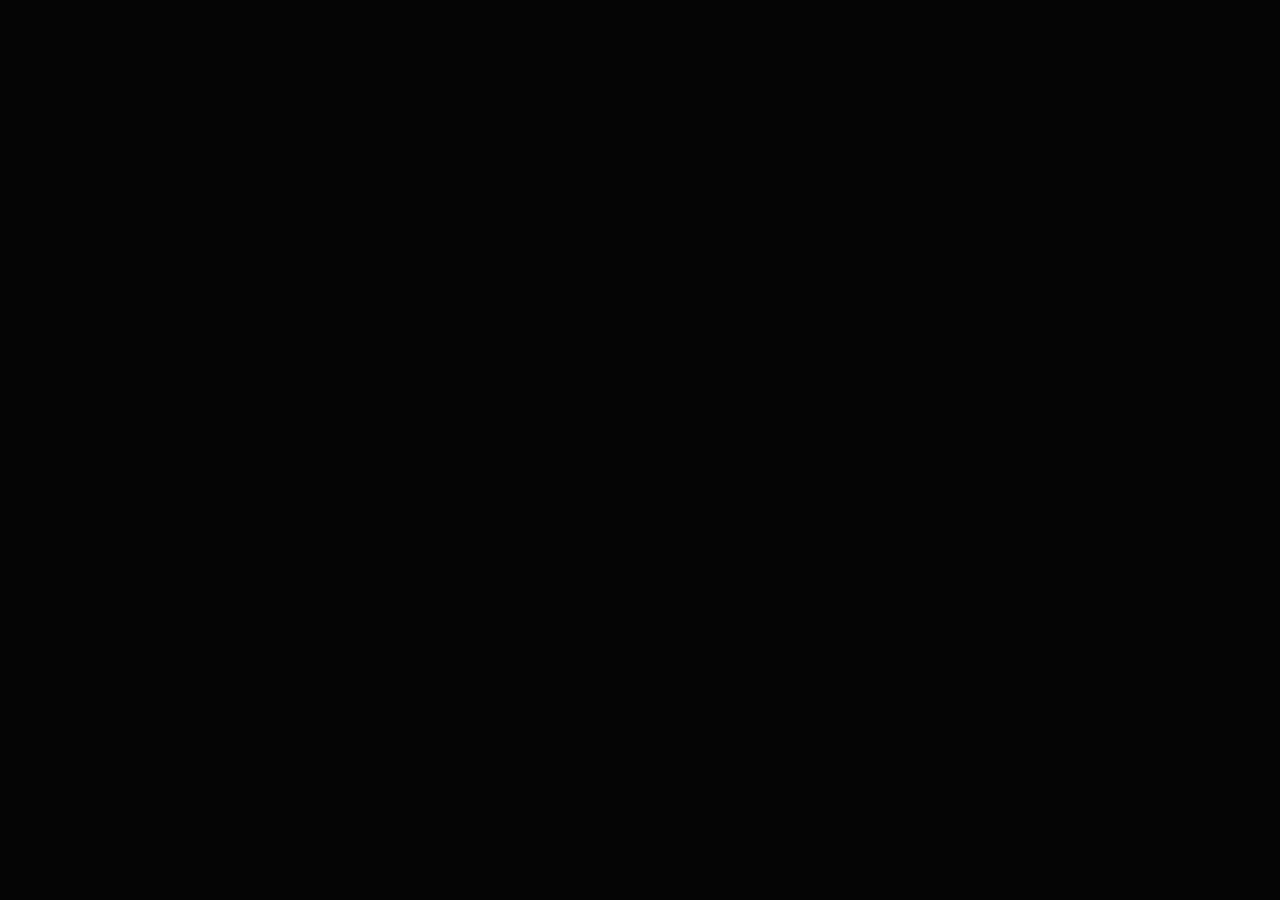
==== index.html @ f05b8cd3 "3D Two Doors hero — real-time WebGL: door opens into neon cyberpunk city" ====
<!DOCTYPE html>
<html lang="en">
<head>
<meta charset="utf-8">
<meta name="viewport" content="width=device-width, initial-scale=1">
<title>Bits2Qbits — 3D Two Doors</title>
<style>
  html, body { margin:0; padding:0; height:100%; background:#050508; overflow:hidden; }
  #app { position:fixed; inset:0; }
  canvas { display:block; }
  .overlay {
    position:fixed; left:0; right:0; bottom:0; z-index:10;
    padding: 2rem 1.5rem 3rem; text-align:center; pointer-events:none;
    font-family: 'Helvetica Neue', Arial, sans-serif;
    background: linear-gradient(180deg, transparent, rgba(5,5,8,0.9) 70%);
    opacity:0; transition: opacity 1.5s ease 2.2s;
  }
  .overlay.show { opacity:1; }
  .wordmark { letter-spacing:0.45em; font-size:0.8rem; color:rgba(250,247,242,0.75); text-transform:uppercase; }
  .title { font-size:clamp(1.4rem, 4vw, 2.2rem); color:#FAF7F2; margin:0.6rem 0 0.3rem; font-weight:700; letter-spacing:0.04em; }
  .sub  { font-size:clamp(0.9rem, 2.4vw, 1.1rem); color:#00E5FF; }
  .hint { color:rgba(250,247,242,0.5); font-size:0.8rem; margin-top:0.9rem; }
</style>
<script type="importmap">
{
  "imports": {
    "three": "https://cdn.jsdelivr.net/npm/three@0.160.0/build/three.module.js",
    "three/addons/": "https://cdn.jsdelivr.net/npm/three@0.160.0/examples/jsm/"
  }
}
</script>
</head>
<body>
<div id="app"></div>
<div class="overlay" id="overlay">
  <div class="wordmark">Bits2Qbits</div>
  <div class="title">For Businesses</div>
  <div class="sub">Your Fractional IT Department</div>
  <div class="hint">Tap / scroll to explore</div>
</div>

<script type="module">
import * as THREE from 'three';
import { EffectComposer } from 'three/addons/postprocessing/EffectComposer.js';
import { RenderPass } from 'three/addons/postprocessing/RenderPass.js';
import { UnrealBloomPass } from 'three/addons/postprocessing/UnrealBloomPass.js';

const CYAN = 0x00e5ff;
const BG   = 0x050508;

const app = document.getElementById('app');

const renderer = new THREE.WebGLRenderer({ antialias:true, powerPreference:'high-performance' });
renderer.setPixelRatio(Math.min(window.devicePixelRatio, 2));
renderer.setSize(window.innerWidth, window.innerHeight);
renderer.outputColorSpace = THREE.SRGBColorSpace;
renderer.toneMapping = THREE.ACESFilmicToneMapping;
renderer.toneMappingExposure = 1.15;
app.appendChild(renderer.domElement);

const scene = new THREE.Scene();
{ // subtle atmospheric sky gradient (not pure black)
  const sk = document.createElement('canvas'); sk.width=2; sk.height=512;
  const sg = sk.getContext('2d');
  const sgrad = sg.createLinearGradient(0,0,0,512);
  sgrad.addColorStop(0,'#0d1a26'); sgrad.addColorStop(0.55,'#070a10'); sgrad.addColorStop(1,'#050508');
  sg.fillStyle = sgrad; sg.fillRect(0,0,2,512);
  const skyTex = new THREE.CanvasTexture(sk); skyTex.colorSpace = THREE.SRGBColorSpace;
  scene.background = skyTex;
}
scene.fog = new THREE.FogExp2(BG, 0.02);

const camera = new THREE.PerspectiveCamera(60, window.innerWidth/window.innerHeight, 0.1, 300);
camera.position.set(0, 1.7, 9.5);

scene.add(new THREE.AmbientLight(0x223344, 0.9));
const keyLight = new THREE.PointLight(CYAN, 40, 60, 2);
keyLight.position.set(0, 4, 4);
scene.add(keyLight);

/* ---------- grid floor ---------- */
const grid = new THREE.GridHelper(200, 160, CYAN, 0x0a2a33);
grid.position.y = -0.001;
grid.material.transparent = true;
grid.material.opacity = 0.6;
scene.add(grid);

/* ---------- window-lit skyline ---------- */
function windowTex(rows, cols, litChance, win, base) {
  const w = cols, h = rows;
  const c = document.createElement('canvas'); c.width = w; c.height = h;
  const g = c.getContext('2d');
  g.fillStyle = base; g.fillRect(0,0,w,h);
  for(let y=0; y<rows; y++) for(let x=0; x<cols; x++) {
    if(Math.random() < litChance) {
      const shade = 0.6 + Math.random()*0.4;
      g.fillStyle = win;
      g.globalAlpha = shade;
      g.fillRect(x, y, 1, 1);
      g.globalAlpha = 1;
    }
  }
  const t = new THREE.CanvasTexture(c);
  t.magFilter = THREE.NearestFilter;
  t.colorSpace = THREE.SRGBColorSpace;
  return t;
}

const towerGroup = new THREE.Group();
function makeTower(x, z, w, h, d, seedLit) {
  const tex = windowTex(Math.max(6, Math.floor(h*4)), 6, seedLit, 'rgb(0,229,255)', 'rgb(6,8,12)');
  const mat = new THREE.MeshStandardMaterial({
    map: tex, emissiveMap: tex,
    emissive: new THREE.Color(CYAN), emissiveIntensity: 0.9,
    roughness: 0.7, metalness: 0.3
  });
  const geo = new THREE.BoxGeometry(w, h, d);
  const box = new THREE.Mesh(geo, mat);
  box.position.set(x, h/2, z);
  towerGroup.add(box);
  // glowing edges for the wireframe silhouette
  const e = new THREE.LineSegments(new THREE.EdgesGeometry(geo),
    new THREE.LineBasicMaterial({ color: CYAN, transparent:true, opacity:0.5 }));
  e.position.copy(box.position);
  towerGroup.add(e);
}

// left + right canyon walls, dense, receding
const canyon = [
  // [x, z, w, h]
  [-1.9, -2,  1.6, 6 ], [ 1.9, -2,  1.6, 5.5],
  [-3.4, -4,  2.2, 9 ], [ 3.4, -4,  2.0, 8 ],
  [-5.2, -7,  2.8, 13], [ 5.2, -7,  2.6, 12],
  [-7.4,-11,  3.2, 17], [ 7.4,-11,  3.0, 16],
  [-10, -16,  3.8, 22], [ 10, -16,  3.6, 21],
  [-13, -22,  4.4, 28], [ 13, -22,  4.2, 27],
  [-16.5,-29,  5.0, 36], [ 16.5,-29,  4.8, 35],
  [-20, -38,  6.0, 46], [ 20, -38,  5.8, 45],
];
canyon.forEach(([x,z,w,h]) => makeTower(x, z, w, h, 3, 0.35));

// mid-ground + far filler towers behind the canyon for density
for(let i=0;i<40;i++){
  const side = i % 2 === 0 ? -1 : 1;
  const z = -6 - Math.random()*44;
  const w = 1.4 + Math.random()*3.4;
  const h = 4 + Math.random()*40;
  const x = side * (4 + Math.random()*18);
  makeTower(x, z, w, h, 2.5 + Math.random()*2, 0.22 + Math.random()*0.2);
}
scene.add(towerGroup);

/* ---------- horizon glow ---------- */
function radialTex(inner, outer) {
  const c = document.createElement('canvas'); c.width = c.height = 256;
  const g = c.getContext('2d');
  const grad = g.createRadialGradient(128,128,0,128,128,128);
  grad.addColorStop(0, inner); grad.addColorStop(0.35, outer); grad.addColorStop(1, 'rgba(0,0,0,0)');
  g.fillStyle = grad; g.fillRect(0,0,256,256);
  return new THREE.CanvasTexture(c);
}
const horizon = new THREE.Sprite(new THREE.SpriteMaterial({
  map: radialTex('rgba(80,200,235,0.8)', 'rgba(0,55,85,0.3)'),
  blending: THREE.AdditiveBlending, depthWrite:false, transparent:true
}));
horizon.position.set(0, 4, -34);
horizon.scale.set(22, 10, 1);
scene.add(horizon);

/* ---------- the DOOR ---------- */
const door = new THREE.Group();
door.position.set(0, 1.75, 0.6);
const DOOR_H = 3.4, SLAB_W = 1.25, SLAB_T = 0.28;

function circuitTex(color) {
  const c = document.createElement('canvas'); c.width = c.height = 512;
  const x = c.getContext('2d');
  x.clearRect(0,0,512,512);
  x.strokeStyle = color; x.lineWidth = 6; x.shadowColor = color; x.shadowBlur = 14;
  const traces = [
    [70,80,440,80],[70,240,300,240],[180,80,180,400],[320,240,320,420],
    [70,400,440,400],[440,80,440,400],[70,120,140,120],[180,340,320,340]
  ];
  for (const [a,b,c,d] of traces){ x.beginPath(); x.moveTo(a,b); x.lineTo(c,d); x.stroke(); }
  x.fillStyle = color;
  [[70,80],[180,80],[440,80],[180,240],[320,240],[70,400],[320,400],[320,340],[440,400]].forEach(p=>{ x.fillRect(p[0]-8,p[1]-8,16,16); });
  return new THREE.CanvasTexture(c);
}
const slabMatLeft = new THREE.MeshStandardMaterial({
  color: 0x15151e, roughness:0.4, metalness:0.65,
  emissiveMap: circuitTex('#00E5FF'), emissive: new THREE.Color(CYAN), emissiveIntensity: 1.5
});
const slabGeo = new THREE.BoxGeometry(SLAB_W, DOOR_H, SLAB_T);
const slabL = new THREE.Mesh(slabGeo, slabMatLeft); slabL.position.set(-SLAB_W/2, 0, 0);
const slabR = new THREE.Mesh(slabGeo, slabMatLeft.clone()); slabR.position.set(SLAB_W/2, 0, 0);
door.add(slabL, slabR);

function frameBar(w,h,d){ return new THREE.Mesh(new THREE.BoxGeometry(w,h,d), new THREE.MeshBasicMaterial({color:CYAN})); }
const fw = SLAB_W*2 + 0.5, fh = DOOR_H + 0.4, ft = 0.16;
const frame = new THREE.Group();
const top = frameBar(fw, ft, ft); top.position.set(0, fh/2, 0);
const bot = frameBar(fw, ft, ft); bot.position.set(0, -fh/2, 0);
const lef = frameBar(ft, fh, ft); lef.position.set(-fw/2, 0, 0);
const rig = frameBar(ft, fh, ft); rig.position.set(fw/2, 0, 0);
frame.add(top,bot,lef,rig);
door.add(frame);
scene.add(door);

/* ---------- bloom ---------- */
const composer = new EffectComposer(renderer);
composer.addPass(new RenderPass(scene, camera));
const bloom = new UnrealBloomPass(new THREE.Vector2(window.innerWidth, window.innerHeight), 1.15, 0.7, 0.05);
composer.addPass(bloom);

/* ---------- timeline ---------- */
const SLAB_OPEN_X = 2.4;
const camStart = new THREE.Vector3(0, 1.7, 9.5);
const camEnd   = new THREE.Vector3(0, 2.0, -11);
const lookStart = new THREE.Vector3(0, 1.6, -2);
const lookEnd   = new THREE.Vector3(0, 2.4, -32);

const clock = new THREE.Clock();
let t = 0;
function smooth(a,b,v){ const x = THREE.MathUtils.clamp((v-a)/(b-a), 0, 1); return x*x*(3-2*x); }

function animate() {
  requestAnimationFrame(animate);
  const dt = clock.getDelta();
  t += dt;
  const open = smooth(0.6, 2.6, t);
  const fly  = smooth(2.0, 6.8, t);
  slabL.position.x = -SLAB_W/2 - open * SLAB_OPEN_X;
  slabR.position.x =  SLAB_W/2 + open * SLAB_OPEN_X;
  camera.position.lerpVectors(camStart, camEnd, fly);
  camera.lookAt(new THREE.Vector3().lerpVectors(lookStart, lookEnd, fly));
  keyLight.position.set(0, 4, 4 - fly*12);
  composer.render();
}
animate();
setTimeout(()=> document.getElementById('overlay').classList.add('show'), 5400);

window.addEventListener('resize', () => {
  camera.aspect = window.innerWidth/window.innerHeight;
  camera.updateProjectionMatrix();
  renderer.setSize(window.innerWidth, window.innerHeight);
  composer.setSize(window.innerWidth, window.innerHeight);
});
</script>
</body>
</html>
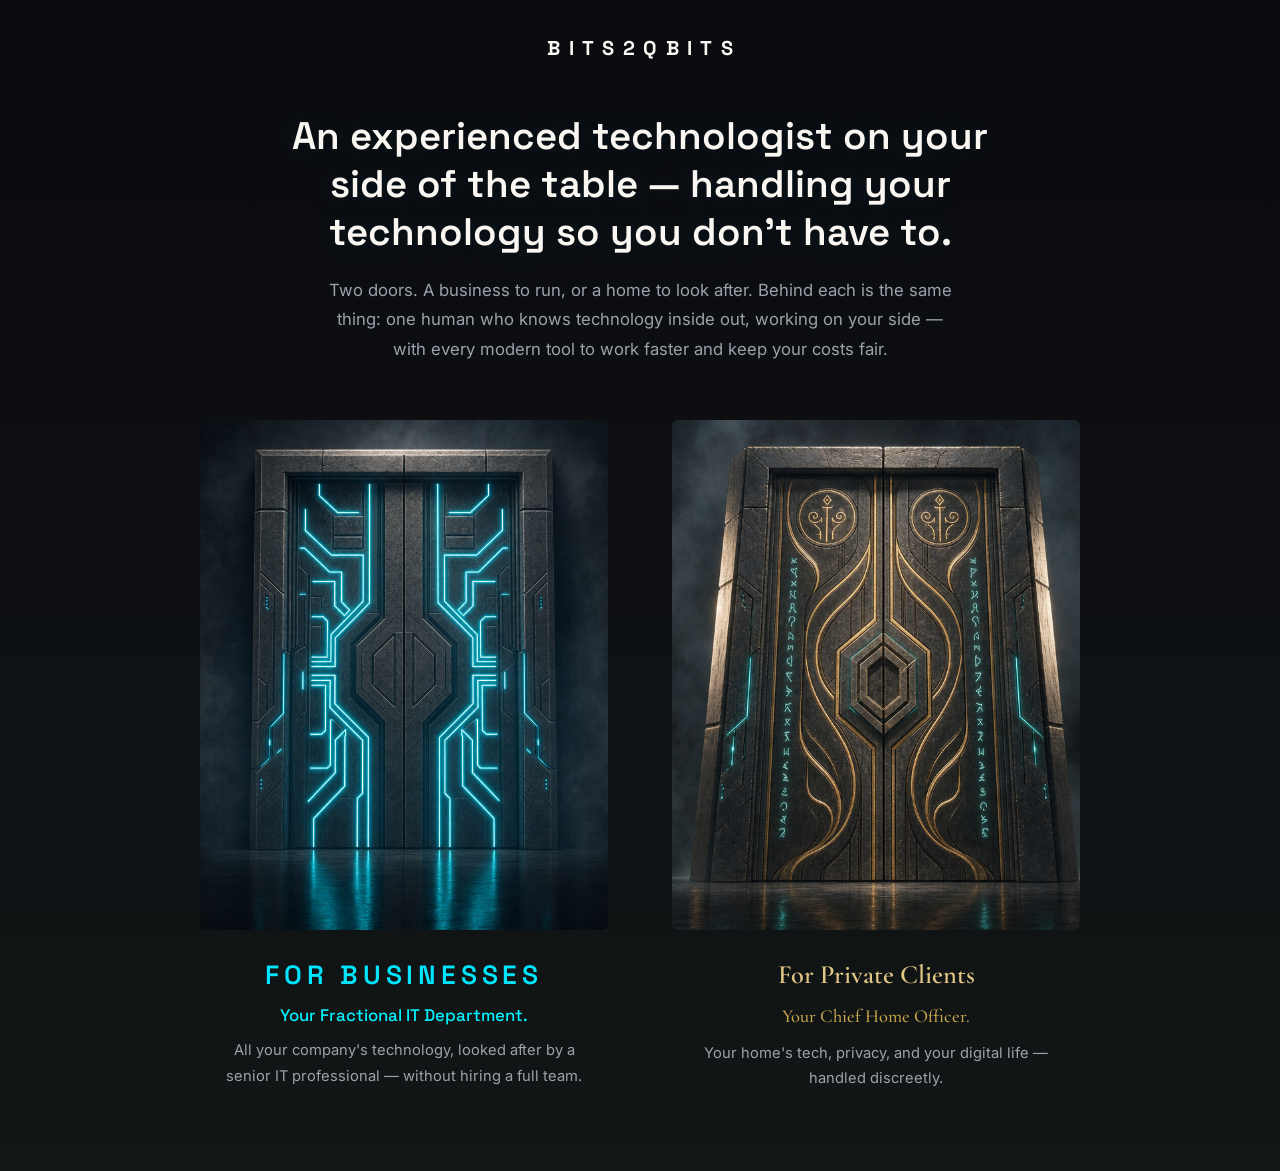
==== commit 47aaa9e0: "Two Doors homepage: Business + Private fly-through (asset-first build)" ====
--- a/index.html
+++ b/index.html
@@ -1,250 +1,59 @@
 <!DOCTYPE html>
 <html lang="en">
 <head>
-<meta charset="utf-8">
-<meta name="viewport" content="width=device-width, initial-scale=1">
-<title>Bits2Qbits — 3D Two Doors</title>
-<style>
-  html, body { margin:0; padding:0; height:100%; background:#050508; overflow:hidden; }
-  #app { position:fixed; inset:0; }
-  canvas { display:block; }
-  .overlay {
-    position:fixed; left:0; right:0; bottom:0; z-index:10;
-    padding: 2rem 1.5rem 3rem; text-align:center; pointer-events:none;
-    font-family: 'Helvetica Neue', Arial, sans-serif;
-    background: linear-gradient(180deg, transparent, rgba(5,5,8,0.9) 70%);
-    opacity:0; transition: opacity 1.5s ease 2.2s;
-  }
-  .overlay.show { opacity:1; }
-  .wordmark { letter-spacing:0.45em; font-size:0.8rem; color:rgba(250,247,242,0.75); text-transform:uppercase; }
-  .title { font-size:clamp(1.4rem, 4vw, 2.2rem); color:#FAF7F2; margin:0.6rem 0 0.3rem; font-weight:700; letter-spacing:0.04em; }
-  .sub  { font-size:clamp(0.9rem, 2.4vw, 1.1rem); color:#00E5FF; }
-  .hint { color:rgba(250,247,242,0.5); font-size:0.8rem; margin-top:0.9rem; }
-</style>
-<script type="importmap">
-{
-  "imports": {
-    "three": "https://cdn.jsdelivr.net/npm/three@0.160.0/build/three.module.js",
-    "three/addons/": "https://cdn.jsdelivr.net/npm/three@0.160.0/examples/jsm/"
-  }
-}
-</script>
+<meta charset="UTF-8">
+<meta name="viewport" content="width=device-width, initial-scale=1.0">
+<title>BITS2QBITS — Two Doors</title>
+<link rel="preconnect" href="https://fonts.googleapis.com">
+<link rel="preconnect" href="https://fonts.gstatic.com" crossorigin>
+<link href="https://fonts.googleapis.com/css2?family=Space+Grotesk:wght@500;600;700&family=Cormorant+Garamond:wght@500;600&family=Inter:wght@400;500&display=swap" rel="stylesheet">
+<link rel="stylesheet" href="assets/style.css">
 </head>
 <body>
-<div id="app"></div>
-<div class="overlay" id="overlay">
-  <div class="wordmark">Bits2Qbits</div>
-  <div class="title">For Businesses</div>
-  <div class="sub">Your Fractional IT Department</div>
-  <div class="hint">Tap / scroll to explore</div>
+
+<header class="site-header">
+  <div class="wordmark">BITS2QBITS</div>
+</header>
+
+<main class="hero">
+  <section class="intro">
+    <h1 class="promise">An experienced technologist on your side of the table — handling your technology so you don't have to.</h1>
+    <p class="microcopy">Two doors. A business to run, or a home to look after. Behind each is the same thing: one human who knows technology inside out, working on your side — with every modern tool to work faster and keep your costs fair.</p>
+  </section>
+
+  <section class="doors">
+    <figure class="door-col door-business">
+      <button class="door-panel" id="door-business" data-video="assets/business_flythrough_v4.mp4" data-target="business.html" aria-label="For Businesses — enter the Business world">
+        <img src="assets/business_door_CLOSED_fronton.png" alt="For Businesses — enter the Business world" draggable="false">
+      </button>
+      <figcaption class="door-caption">
+        <h2 class="door-label label-business">For Businesses</h2>
+        <p class="door-tagline tag-business">Your Fractional IT Department.</p>
+        <p class="door-helper">All your company's technology, looked after by a senior IT professional — without hiring a full team.</p>
+      </figcaption>
+    </figure>
+
+    <figure class="door-col door-private">
+      <button class="door-panel" id="door-private" data-video="assets/private_flythrough_v2.mp4" data-target="private.html" aria-label="For Private Clients — enter the Private world">
+        <img src="assets/02_private_door_CLOSED_runes.png" alt="For Private Clients — enter the Private world" draggable="false">
+      </button>
+      <figcaption class="door-caption">
+        <h2 class="door-label label-private">For Private Clients</h2>
+        <p class="door-tagline tag-private">Your Chief Home Officer.</p>
+        <p class="door-helper">Your home's tech, privacy, and your digital life — handled discreetly.</p>
+      </figcaption>
+    </figure>
+  </section>
+</main>
+
+<div class="video-overlay" id="video-overlay" hidden>
+  <video id="overlay-video" playsinline muted preload="auto"></video>
+  <div class="overlay-controls">
+    <button id="btn-audio" class="overlay-btn" aria-label="Toggle sound">Unmute</button>
+    <button id="btn-skip" class="overlay-btn" aria-label="Close video and return to doors">Skip</button>
+  </div>
 </div>
 
-<script type="module">
-import * as THREE from 'three';
-import { EffectComposer } from 'three/addons/postprocessing/EffectComposer.js';
-import { RenderPass } from 'three/addons/postprocessing/RenderPass.js';
-import { UnrealBloomPass } from 'three/addons/postprocessing/UnrealBloomPass.js';
-
-const CYAN = 0x00e5ff;
-const BG   = 0x050508;
-
-const app = document.getElementById('app');
-
-const renderer = new THREE.WebGLRenderer({ antialias:true, powerPreference:'high-performance' });
-renderer.setPixelRatio(Math.min(window.devicePixelRatio, 2));
-renderer.setSize(window.innerWidth, window.innerHeight);
-renderer.outputColorSpace = THREE.SRGBColorSpace;
-renderer.toneMapping = THREE.ACESFilmicToneMapping;
-renderer.toneMappingExposure = 1.15;
-app.appendChild(renderer.domElement);
-
-const scene = new THREE.Scene();
-{ // subtle atmospheric sky gradient (not pure black)
-  const sk = document.createElement('canvas'); sk.width=2; sk.height=512;
-  const sg = sk.getContext('2d');
-  const sgrad = sg.createLinearGradient(0,0,0,512);
-  sgrad.addColorStop(0,'#0d1a26'); sgrad.addColorStop(0.55,'#070a10'); sgrad.addColorStop(1,'#050508');
-  sg.fillStyle = sgrad; sg.fillRect(0,0,2,512);
-  const skyTex = new THREE.CanvasTexture(sk); skyTex.colorSpace = THREE.SRGBColorSpace;
-  scene.background = skyTex;
-}
-scene.fog = new THREE.FogExp2(BG, 0.02);
-
-const camera = new THREE.PerspectiveCamera(60, window.innerWidth/window.innerHeight, 0.1, 300);
-camera.position.set(0, 1.7, 9.5);
-
-scene.add(new THREE.AmbientLight(0x223344, 0.9));
-const keyLight = new THREE.PointLight(CYAN, 40, 60, 2);
-keyLight.position.set(0, 4, 4);
-scene.add(keyLight);
-
-/* ---------- grid floor ---------- */
-const grid = new THREE.GridHelper(200, 160, CYAN, 0x0a2a33);
-grid.position.y = -0.001;
-grid.material.transparent = true;
-grid.material.opacity = 0.6;
-scene.add(grid);
-
-/* ---------- window-lit skyline ---------- */
-function windowTex(rows, cols, litChance, win, base) {
-  const w = cols, h = rows;
-  const c = document.createElement('canvas'); c.width = w; c.height = h;
-  const g = c.getContext('2d');
-  g.fillStyle = base; g.fillRect(0,0,w,h);
-  for(let y=0; y<rows; y++) for(let x=0; x<cols; x++) {
-    if(Math.random() < litChance) {
-      const shade = 0.6 + Math.random()*0.4;
-      g.fillStyle = win;
-      g.globalAlpha = shade;
-      g.fillRect(x, y, 1, 1);
-      g.globalAlpha = 1;
-    }
-  }
-  const t = new THREE.CanvasTexture(c);
-  t.magFilter = THREE.NearestFilter;
-  t.colorSpace = THREE.SRGBColorSpace;
-  return t;
-}
-
-const towerGroup = new THREE.Group();
-function makeTower(x, z, w, h, d, seedLit) {
-  const tex = windowTex(Math.max(6, Math.floor(h*4)), 6, seedLit, 'rgb(0,229,255)', 'rgb(6,8,12)');
-  const mat = new THREE.MeshStandardMaterial({
-    map: tex, emissiveMap: tex,
-    emissive: new THREE.Color(CYAN), emissiveIntensity: 0.9,
-    roughness: 0.7, metalness: 0.3
-  });
-  const geo = new THREE.BoxGeometry(w, h, d);
-  const box = new THREE.Mesh(geo, mat);
-  box.position.set(x, h/2, z);
-  towerGroup.add(box);
-  // glowing edges for the wireframe silhouette
-  const e = new THREE.LineSegments(new THREE.EdgesGeometry(geo),
-    new THREE.LineBasicMaterial({ color: CYAN, transparent:true, opacity:0.5 }));
-  e.position.copy(box.position);
-  towerGroup.add(e);
-}
-
-// left + right canyon walls, dense, receding
-const canyon = [
-  // [x, z, w, h]
-  [-1.9, -2,  1.6, 6 ], [ 1.9, -2,  1.6, 5.5],
-  [-3.4, -4,  2.2, 9 ], [ 3.4, -4,  2.0, 8 ],
-  [-5.2, -7,  2.8, 13], [ 5.2, -7,  2.6, 12],
-  [-7.4,-11,  3.2, 17], [ 7.4,-11,  3.0, 16],
-  [-10, -16,  3.8, 22], [ 10, -16,  3.6, 21],
-  [-13, -22,  4.4, 28], [ 13, -22,  4.2, 27],
-  [-16.5,-29,  5.0, 36], [ 16.5,-29,  4.8, 35],
-  [-20, -38,  6.0, 46], [ 20, -38,  5.8, 45],
-];
-canyon.forEach(([x,z,w,h]) => makeTower(x, z, w, h, 3, 0.35));
-
-// mid-ground + far filler towers behind the canyon for density
-for(let i=0;i<40;i++){
-  const side = i % 2 === 0 ? -1 : 1;
-  const z = -6 - Math.random()*44;
-  const w = 1.4 + Math.random()*3.4;
-  const h = 4 + Math.random()*40;
-  const x = side * (4 + Math.random()*18);
-  makeTower(x, z, w, h, 2.5 + Math.random()*2, 0.22 + Math.random()*0.2);
-}
-scene.add(towerGroup);
-
-/* ---------- horizon glow ---------- */
-function radialTex(inner, outer) {
-  const c = document.createElement('canvas'); c.width = c.height = 256;
-  const g = c.getContext('2d');
-  const grad = g.createRadialGradient(128,128,0,128,128,128);
-  grad.addColorStop(0, inner); grad.addColorStop(0.35, outer); grad.addColorStop(1, 'rgba(0,0,0,0)');
-  g.fillStyle = grad; g.fillRect(0,0,256,256);
-  return new THREE.CanvasTexture(c);
-}
-const horizon = new THREE.Sprite(new THREE.SpriteMaterial({
-  map: radialTex('rgba(80,200,235,0.8)', 'rgba(0,55,85,0.3)'),
-  blending: THREE.AdditiveBlending, depthWrite:false, transparent:true
-}));
-horizon.position.set(0, 4, -34);
-horizon.scale.set(22, 10, 1);
-scene.add(horizon);
-
-/* ---------- the DOOR ---------- */
-const door = new THREE.Group();
-door.position.set(0, 1.75, 0.6);
-const DOOR_H = 3.4, SLAB_W = 1.25, SLAB_T = 0.28;
-
-function circuitTex(color) {
-  const c = document.createElement('canvas'); c.width = c.height = 512;
-  const x = c.getContext('2d');
-  x.clearRect(0,0,512,512);
-  x.strokeStyle = color; x.lineWidth = 6; x.shadowColor = color; x.shadowBlur = 14;
-  const traces = [
-    [70,80,440,80],[70,240,300,240],[180,80,180,400],[320,240,320,420],
-    [70,400,440,400],[440,80,440,400],[70,120,140,120],[180,340,320,340]
-  ];
-  for (const [a,b,c,d] of traces){ x.beginPath(); x.moveTo(a,b); x.lineTo(c,d); x.stroke(); }
-  x.fillStyle = color;
-  [[70,80],[180,80],[440,80],[180,240],[320,240],[70,400],[320,400],[320,340],[440,400]].forEach(p=>{ x.fillRect(p[0]-8,p[1]-8,16,16); });
-  return new THREE.CanvasTexture(c);
-}
-const slabMatLeft = new THREE.MeshStandardMaterial({
-  color: 0x15151e, roughness:0.4, metalness:0.65,
-  emissiveMap: circuitTex('#00E5FF'), emissive: new THREE.Color(CYAN), emissiveIntensity: 1.5
-});
-const slabGeo = new THREE.BoxGeometry(SLAB_W, DOOR_H, SLAB_T);
-const slabL = new THREE.Mesh(slabGeo, slabMatLeft); slabL.position.set(-SLAB_W/2, 0, 0);
-const slabR = new THREE.Mesh(slabGeo, slabMatLeft.clone()); slabR.position.set(SLAB_W/2, 0, 0);
-door.add(slabL, slabR);
-
-function frameBar(w,h,d){ return new THREE.Mesh(new THREE.BoxGeometry(w,h,d), new THREE.MeshBasicMaterial({color:CYAN})); }
-const fw = SLAB_W*2 + 0.5, fh = DOOR_H + 0.4, ft = 0.16;
-const frame = new THREE.Group();
-const top = frameBar(fw, ft, ft); top.position.set(0, fh/2, 0);
-const bot = frameBar(fw, ft, ft); bot.position.set(0, -fh/2, 0);
-const lef = frameBar(ft, fh, ft); lef.position.set(-fw/2, 0, 0);
-const rig = frameBar(ft, fh, ft); rig.position.set(fw/2, 0, 0);
-frame.add(top,bot,lef,rig);
-door.add(frame);
-scene.add(door);
-
-/* ---------- bloom ---------- */
-const composer = new EffectComposer(renderer);
-composer.addPass(new RenderPass(scene, camera));
-const bloom = new UnrealBloomPass(new THREE.Vector2(window.innerWidth, window.innerHeight), 1.15, 0.7, 0.05);
-composer.addPass(bloom);
-
-/* ---------- timeline ---------- */
-const SLAB_OPEN_X = 2.4;
-const camStart = new THREE.Vector3(0, 1.7, 9.5);
-const camEnd   = new THREE.Vector3(0, 2.0, -11);
-const lookStart = new THREE.Vector3(0, 1.6, -2);
-const lookEnd   = new THREE.Vector3(0, 2.4, -32);
-
-const clock = new THREE.Clock();
-let t = 0;
-function smooth(a,b,v){ const x = THREE.MathUtils.clamp((v-a)/(b-a), 0, 1); return x*x*(3-2*x); }
-
-function animate() {
-  requestAnimationFrame(animate);
-  const dt = clock.getDelta();
-  t += dt;
-  const open = smooth(0.6, 2.6, t);
-  const fly  = smooth(2.0, 6.8, t);
-  slabL.position.x = -SLAB_W/2 - open * SLAB_OPEN_X;
-  slabR.position.x =  SLAB_W/2 + open * SLAB_OPEN_X;
-  camera.position.lerpVectors(camStart, camEnd, fly);
-  camera.lookAt(new THREE.Vector3().lerpVectors(lookStart, lookEnd, fly));
-  keyLight.position.set(0, 4, 4 - fly*12);
-  composer.render();
-}
-animate();
-setTimeout(()=> document.getElementById('overlay').classList.add('show'), 5400);
-
-window.addEventListener('resize', () => {
-  camera.aspect = window.innerWidth/window.innerHeight;
-  camera.updateProjectionMatrix();
-  renderer.setSize(window.innerWidth, window.innerHeight);
-  composer.setSize(window.innerWidth, window.innerHeight);
-});
-</script>
+<script src="assets/script.js"></script>
 </body>
-</html>+</html>
--- a/assets/style.css
+++ b/assets/style.css
@@ -0,0 +1,222 @@
+/* BITS2QBITS — two doors hero */
+:root {
+  --void: #0A0A0F;
+  --surface: #121616;
+  --surface-2: #1B1E22;
+  --text: #FAF7F2;
+  --muted: #9AA3AB;
+  --cyan: #00E5FF;
+  --cyan-2: #00F2FE;
+  --cyan-3: #00C6FF;
+  --gold: #C9A84C;
+  --gold-2: #E2C784;
+  --gold-3: #D4AF37;
+  --sans-display: "Space Grotesk", system-ui, -apple-system, "Segoe UI", sans-serif;
+  --serif: "Cormorant Garamond", Georgia, "Times New Roman", serif;
+  --sans-body: "Inter", system-ui, -apple-system, "Segoe UI", sans-serif;
+}
+
+* { box-sizing: border-box; margin: 0; padding: 0; }
+
+html, body { min-height: 100%; }
+
+body {
+  background: linear-gradient(180deg, var(--void) 0%, var(--surface) 100%);
+  background-color: var(--void);
+  color: var(--text);
+  font-family: var(--sans-body);
+  font-weight: 400;
+  line-height: 1.6;
+  -webkit-font-smoothing: antialiased;
+}
+
+.site-header {
+  padding: 2rem 1.5rem 0;
+  text-align: center;
+}
+
+.wordmark {
+  font-family: var(--sans-display);
+  font-weight: 700;
+  font-size: 1.25rem;
+  letter-spacing: 0.42em;
+  text-indent: 0.42em; /* balance tracking */
+  color: var(--text);
+}
+
+.hero {
+  max-width: 1180px;
+  margin: 0 auto;
+  padding: 3rem 1.5rem 5rem;
+}
+
+.intro { text-align: center; max-width: 46rem; margin: 0 auto 3.5rem; }
+
+.promise {
+  font-family: var(--sans-display);
+  font-weight: 600;
+  font-size: clamp(1.5rem, 3.2vw, 2.4rem);
+  line-height: 1.25;
+  color: var(--text);
+  text-shadow: 0 0 32px rgba(0, 229, 255, 0.14), 0 0 60px rgba(201, 168, 76, 0.08);
+  margin-bottom: 1.25rem;
+}
+
+.microcopy {
+  font-size: clamp(0.95rem, 1.4vw, 1.05rem);
+  color: var(--muted);
+  line-height: 1.75;
+  max-width: 40rem;
+  margin: 0 auto;
+}
+
+/* ---------- Doors ---------- */
+.doors {
+  display: grid;
+  grid-template-columns: 1fr 1fr;
+  gap: clamp(2rem, 5vw, 4rem);
+  align-items: start;
+  max-width: 880px;
+  margin: 0 auto;
+}
+
+.door-col { display: flex; flex-direction: column; }
+
+.door-panel {
+  display: block;
+  width: 100%;
+  aspect-ratio: 4 / 5;
+  padding: 0;
+  border: none;
+  border-radius: 6px;
+  overflow: hidden;
+  background: var(--surface-2);
+  cursor: pointer;
+  position: relative;
+  transition: filter 0.45s ease, box-shadow 0.45s ease, transform 0.45s ease;
+  filter: brightness(1);
+}
+
+.door-panel img {
+  width: 100%;
+  height: 100%;
+  object-fit: cover;
+  object-position: center;
+  display: block;
+  user-select: none;
+}
+
+@media (hover: hover) and (pointer: fine) {
+  .door-business:hover .door-panel,
+  .door-panel:focus-visible {
+    filter: brightness(1.15);
+  }
+  .door-business:hover .door-panel {
+    box-shadow: 0 0 60px rgba(0, 229, 255, 0.35), 0 0 140px rgba(0, 198, 255, 0.18);
+  }
+  .door-private:hover .door-panel {
+    box-shadow: 0 0 60px rgba(201, 168, 76, 0.35), 0 0 140px rgba(212, 175, 55, 0.18);
+  }
+  .doors:has(.door-business:hover) .door-private .door-panel { filter: brightness(0.9); }
+  .doors:has(.door-private:hover) .door-business .door-panel { filter: brightness(0.9); }
+}
+
+.door-panel:focus-visible {
+  outline: 2px solid var(--cyan);
+  outline-offset: 4px;
+}
+#door-private:focus-visible { outline-color: var(--gold); }
+
+.door-caption { text-align: center; padding-top: 1.5rem; }
+
+.door-label { font-size: clamp(1.3rem, 2.2vw, 1.65rem); font-weight: 600; margin-bottom: 0.35rem; }
+
+.label-business {
+  font-family: var(--sans-display);
+  text-transform: uppercase;
+  letter-spacing: 0.18em;
+  color: var(--cyan);
+}
+
+.label-private {
+  font-family: var(--serif);
+  font-weight: 600;
+  color: var(--gold-2);
+}
+
+.door-tagline { font-size: 1.05rem; margin-bottom: 0.6rem; color: var(--text); }
+.tag-business { font-family: var(--sans-display); font-weight: 500; color: var(--cyan-2); }
+.tag-private { font-family: var(--serif); font-weight: 500; font-size: 1.15rem; color: var(--gold); }
+
+.door-helper {
+  font-size: 0.92rem;
+  color: var(--muted);
+  line-height: 1.7;
+  max-width: 24rem;
+  margin: 0 auto;
+}
+
+/* ---------- Video overlay ---------- */
+.video-overlay {
+  position: fixed;
+  inset: 0;
+  z-index: 100;
+  background: var(--void);
+  display: flex;
+  align-items: center;
+  justify-content: center;
+}
+
+.video-overlay[hidden] { display: none; }
+
+#overlay-video {
+  width: 100%;
+  height: 100%;
+  object-fit: contain;
+  background: var(--void);
+}
+
+.overlay-controls {
+  position: absolute;
+  top: 1.25rem;
+  right: 1.25rem;
+  display: flex;
+  gap: 0.75rem;
+}
+
+.overlay-btn {
+  font-family: var(--sans-display);
+  font-weight: 500;
+  font-size: 0.85rem;
+  letter-spacing: 0.08em;
+  color: var(--text);
+  background: rgba(27, 30, 34, 0.75);
+  border: 1px solid rgba(250, 247, 242, 0.25);
+  border-radius: 999px;
+  padding: 0.55rem 1.15rem;
+  cursor: pointer;
+  backdrop-filter: blur(6px);
+  transition: border-color 0.25s ease, background 0.25s ease;
+}
+
+.overlay-btn:hover { border-color: var(--text); background: rgba(27, 30, 34, 0.95); }
+.overlay-btn:focus-visible { outline: 2px solid var(--text); outline-offset: 2px; }
+
+/* ---------- Mobile ---------- */
+@media (max-width: 899px) {
+  .doors { grid-template-columns: 1fr; max-width: 420px; gap: 3.5rem; }
+  .door-panel { aspect-ratio: 3 / 4; }
+  .hero { padding-top: 2rem; }
+}
+
+/* ---------- Reduced motion ---------- */
+@media (prefers-reduced-motion: reduce) {
+  .door-panel { transition: none; }
+  .door-business:hover .door-panel,
+  .door-private:hover .door-panel,
+  .doors:has(.door-business:hover) .door-private .door-panel,
+  .doors:has(.door-private:hover) .door-business .door-panel {
+    filter: brightness(1);
+    box-shadow: none;
+  }
+}
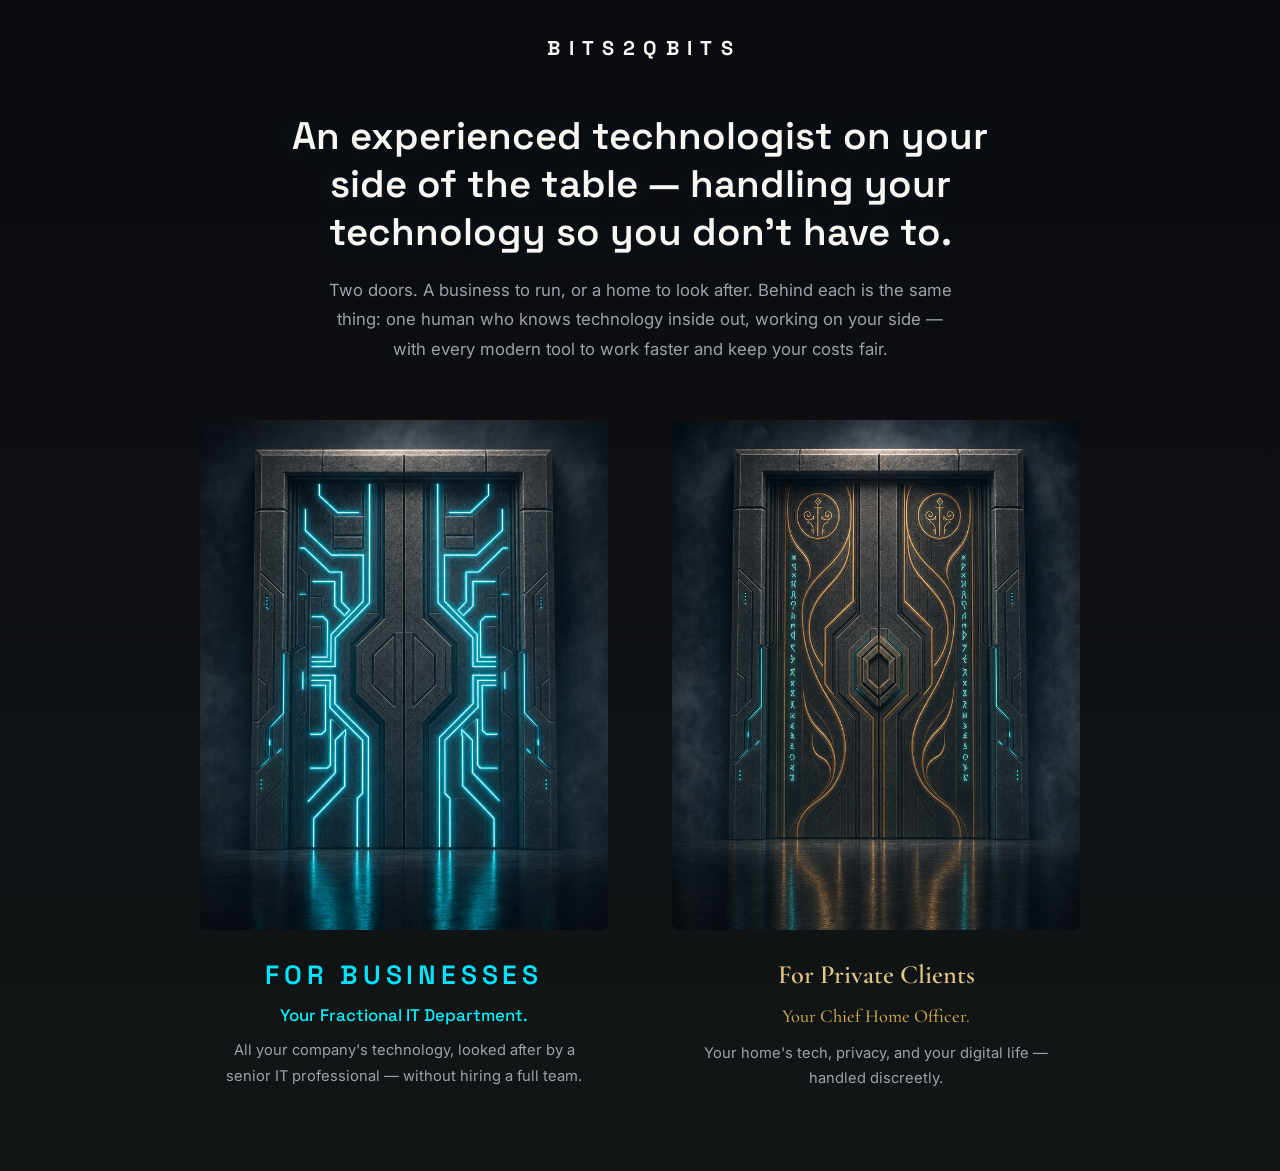
==== commit 4585687a: "cache-bust private door image (v=2)" ====
--- a/index.html
+++ b/index.html
@@ -35,7 +35,7 @@
 
     <figure class="door-col door-private">
       <button class="door-panel" id="door-private" data-video="assets/private_flythrough_v2.mp4" data-target="private.html" aria-label="For Private Clients — enter the Private world">
-        <img src="assets/02_private_door_CLOSED_runes.png" alt="For Private Clients — enter the Private world" draggable="false">
+        <img src="assets/02_private_door_CLOSED_runes.png?v=2" alt="For Private Clients — enter the Private world" draggable="false">
       </button>
       <figcaption class="door-caption">
         <h2 class="door-label label-private">For Private Clients</h2>
@@ -49,7 +49,18 @@
 <div class="video-overlay" id="video-overlay" hidden>
   <video id="overlay-video" playsinline muted preload="auto"></video>
   <div class="overlay-controls">
-    <button id="btn-audio" class="overlay-btn" aria-label="Toggle sound">Unmute</button>
+    <button id="btn-audio" class="overlay-btn icon-btn" aria-label="Mute" title="Mute">
+      <svg class="ico-sound" viewBox="0 0 24 24" width="20" height="20" aria-hidden="true">
+        <path d="M3 9v6h4l5 5V4L7 9H3z" fill="currentColor"/>
+        <path d="M15.5 8.5a4.5 4.5 0 0 1 0 7" fill="none" stroke="currentColor" stroke-width="1.6" stroke-linecap="round"/>
+        <path d="M18 6.2a8 8 0 0 1 0 11.6" fill="none" stroke="currentColor" stroke-width="1.6" stroke-linecap="round"/>
+      </svg>
+      <svg class="ico-muted" viewBox="0 0 24 24" width="20" height="20" aria-hidden="true">
+        <path d="M3 9v6h4l5 5V4L7 9H3z" fill="currentColor"/>
+        <line x1="16" y1="9.2" x2="22" y2="14.8" stroke="currentColor" stroke-width="1.8" stroke-linecap="round"/>
+        <line x1="22" y1="9.2" x2="16" y2="14.8" stroke="currentColor" stroke-width="1.8" stroke-linecap="round"/>
+      </svg>
+    </button>
     <button id="btn-skip" class="overlay-btn" aria-label="Close video and return to doors">Skip</button>
   </div>
 </div>
--- a/assets/style.css
+++ b/assets/style.css
@@ -121,6 +121,16 @@
   .doors:has(.door-private:hover) .door-business .door-panel { filter: brightness(0.9); }
 }
 
+/* Mobile / scroll-based light-up (no hover on touch) */
+.door-business .door-panel.lit {
+  filter: brightness(1.15);
+  box-shadow: 0 0 60px rgba(0, 229, 255, 0.35), 0 0 140px rgba(0, 198, 255, 0.18);
+}
+.door-private .door-panel.lit {
+  filter: brightness(1.15);
+  box-shadow: 0 0 60px rgba(201, 168, 76, 0.35), 0 0 140px rgba(212, 175, 55, 0.18);
+}
+
 .door-panel:focus-visible {
   outline: 2px solid var(--cyan);
   outline-offset: 4px;
@@ -165,7 +175,11 @@
   display: flex;
   align-items: center;
   justify-content: center;
-}
+  opacity: 0;
+  transition: opacity 0.45s ease;
+}
+
+.video-overlay.visible { opacity: 1; }
 
 .video-overlay[hidden] { display: none; }
 
@@ -202,6 +216,20 @@
 .overlay-btn:hover { border-color: var(--text); background: rgba(27, 30, 34, 0.95); }
 .overlay-btn:focus-visible { outline: 2px solid var(--text); outline-offset: 2px; }
 
+/* audio icon button */
+.icon-btn {
+  display: inline-flex;
+  align-items: center;
+  justify-content: center;
+  padding: 0.55rem;
+  width: 2.7rem;
+  height: 2.7rem;
+}
+.icon-btn svg { display: block; }
+.icon-btn .ico-muted { display: none; }
+body.is-muted .icon-btn .ico-sound { display: none; }
+body.is-muted .icon-btn .ico-muted { display: block; }
+
 /* ---------- Mobile ---------- */
 @media (max-width: 899px) {
   .doors { grid-template-columns: 1fr; max-width: 420px; gap: 3.5rem; }
@@ -215,8 +243,9 @@
   .door-business:hover .door-panel,
   .door-private:hover .door-panel,
   .doors:has(.door-business:hover) .door-private .door-panel,
-  .doors:has(.door-private:hover) .door-business .door-panel {
+  .doors:has(.door-private:hover) .door-business .door-panel,
+  .door-panel.lit {
     filter: brightness(1);
     box-shadow: none;
   }
-}
+}
